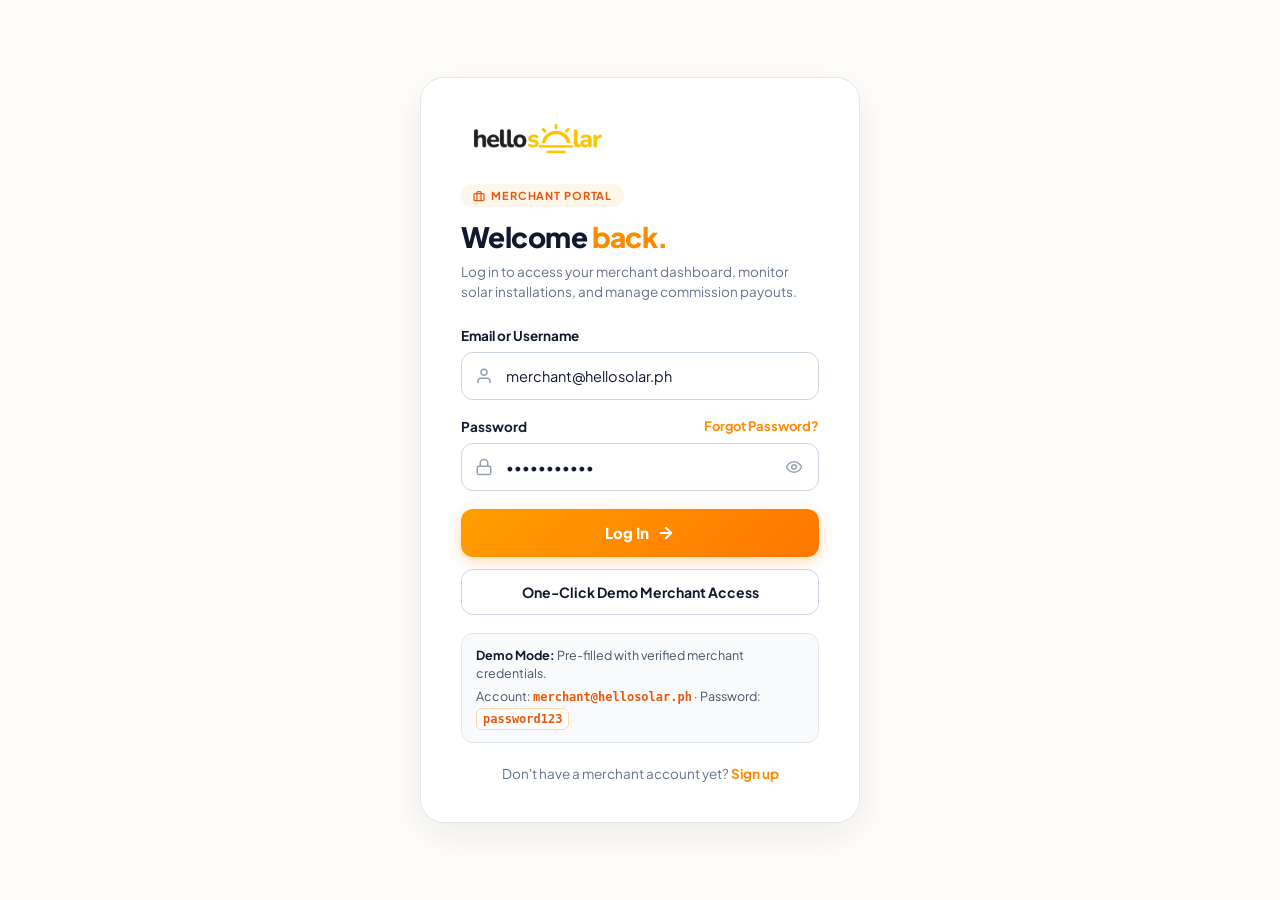
==== index.html @ 2fe61fec "First commit for Merchant" ====
<!DOCTYPE html>
<html lang="en">
<head>
    <meta charset="UTF-8">
    <meta name="viewport" content="width=device-width, initial-scale=1.0">
    <meta name="description" content="Hello Solar Merchant Portal — Enterprise Solar Management & Commission Disbursements.">
    <title>Hello Solar Merchant Portal</title>

    <!-- Favicon -->
    <link rel="icon" type="image/png" href="assets/images/logo_tab.png">
    <link rel="apple-touch-icon" href="assets/images/logo_tab.png">

    <!-- Google Fonts -->
    <link rel="preconnect" href="https://fonts.googleapis.com">
    <link rel="preconnect" href="https://fonts.gstatic.com" crossorigin>
    <link href="https://fonts.googleapis.com/css2?family=Plus+Jakarta+Sans:wght@400;500;600;700;800&display=swap" rel="stylesheet">

    <script>
        // Automatic routing based on authentication state — eliminates duplicate login UI
        if (localStorage.getItem("hello_solar_merchant_logged_in") === "true" ||
            sessionStorage.getItem("hello_solar_merchant_logged_in") === "true") {
            window.location.replace("dashboard.html");
        } else {
            window.location.replace("login.html");
        }
    </script>

    <style>
        *,
        *::before,
        *::after {
            margin: 0;
            padding: 0;
            box-sizing: border-box;
            font-family: 'Plus Jakarta Sans', system-ui, -apple-system, BlinkMacSystemFont, "Segoe UI", Roboto, sans-serif;
        }

        body {
            font-family: 'Plus Jakarta Sans', system-ui, -apple-system, BlinkMacSystemFont, "Segoe UI", Roboto, sans-serif;
            background: #fffdf9;
            display: flex;
            align-items: center;
            justify-content: center;
            min-height: 100vh;
            margin: 0;
            color: #101a2e;
            -webkit-font-smoothing: antialiased;
        }
    </style>
</head>
<body>
    <div style="text-align: center; padding: 24px;">
        <img src="assets/images/hello_solar.png" alt="Hello Solar" style="width: 170px; height: auto; margin-bottom: 16px;">
        <p style="color: #64748b; font-size: 14px; font-weight: 500;">Redirecting to Hello Solar Merchant Portal...</p>
    </div>
</body>
</html>
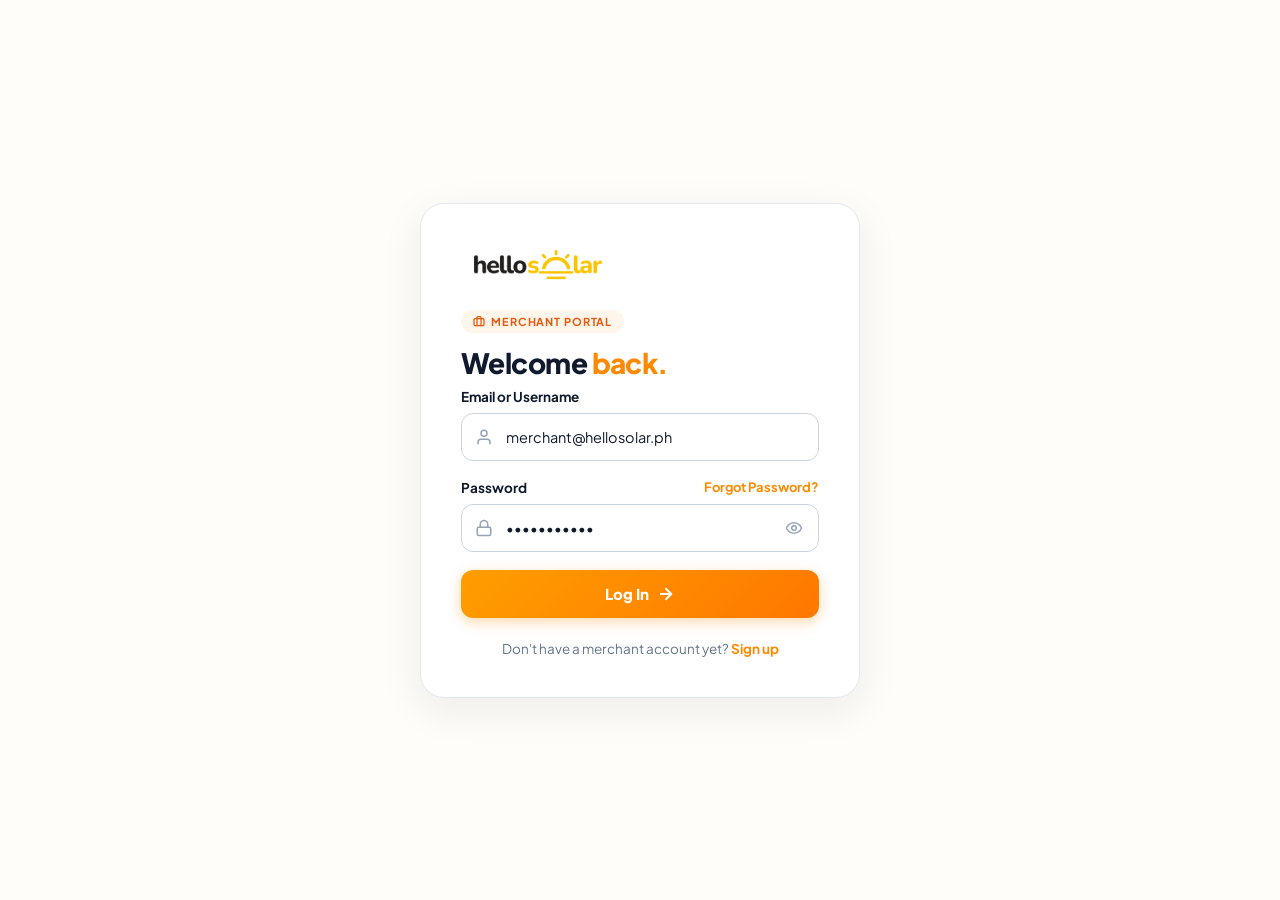
==== commit 6bb64ec5: "Merchant Done" ====
--- a/index.html
+++ b/index.html
@@ -15,10 +15,12 @@
     <link rel="preconnect" href="https://fonts.gstatic.com" crossorigin>
     <link href="https://fonts.googleapis.com/css2?family=Plus+Jakarta+Sans:wght@400;500;600;700;800&display=swap" rel="stylesheet">
 
+    <script src="../shared/hello-solar-config.js"></script>
+    <script src="../hello_solar_super_admin/data.js"></script>
+    <script src="../shared/hello-solar-shared.js"></script>
     <script>
-        // Automatic routing based on authentication state — eliminates duplicate login UI
-        if (localStorage.getItem("hello_solar_merchant_logged_in") === "true" ||
-            sessionStorage.getItem("hello_solar_merchant_logged_in") === "true") {
+        // Automatic routing based on the merchant session only
+        if (window.HSShared && window.HSShared.session.isValid("merchant")) {
             window.location.replace("dashboard.html");
         } else {
             window.location.replace("login.html");
